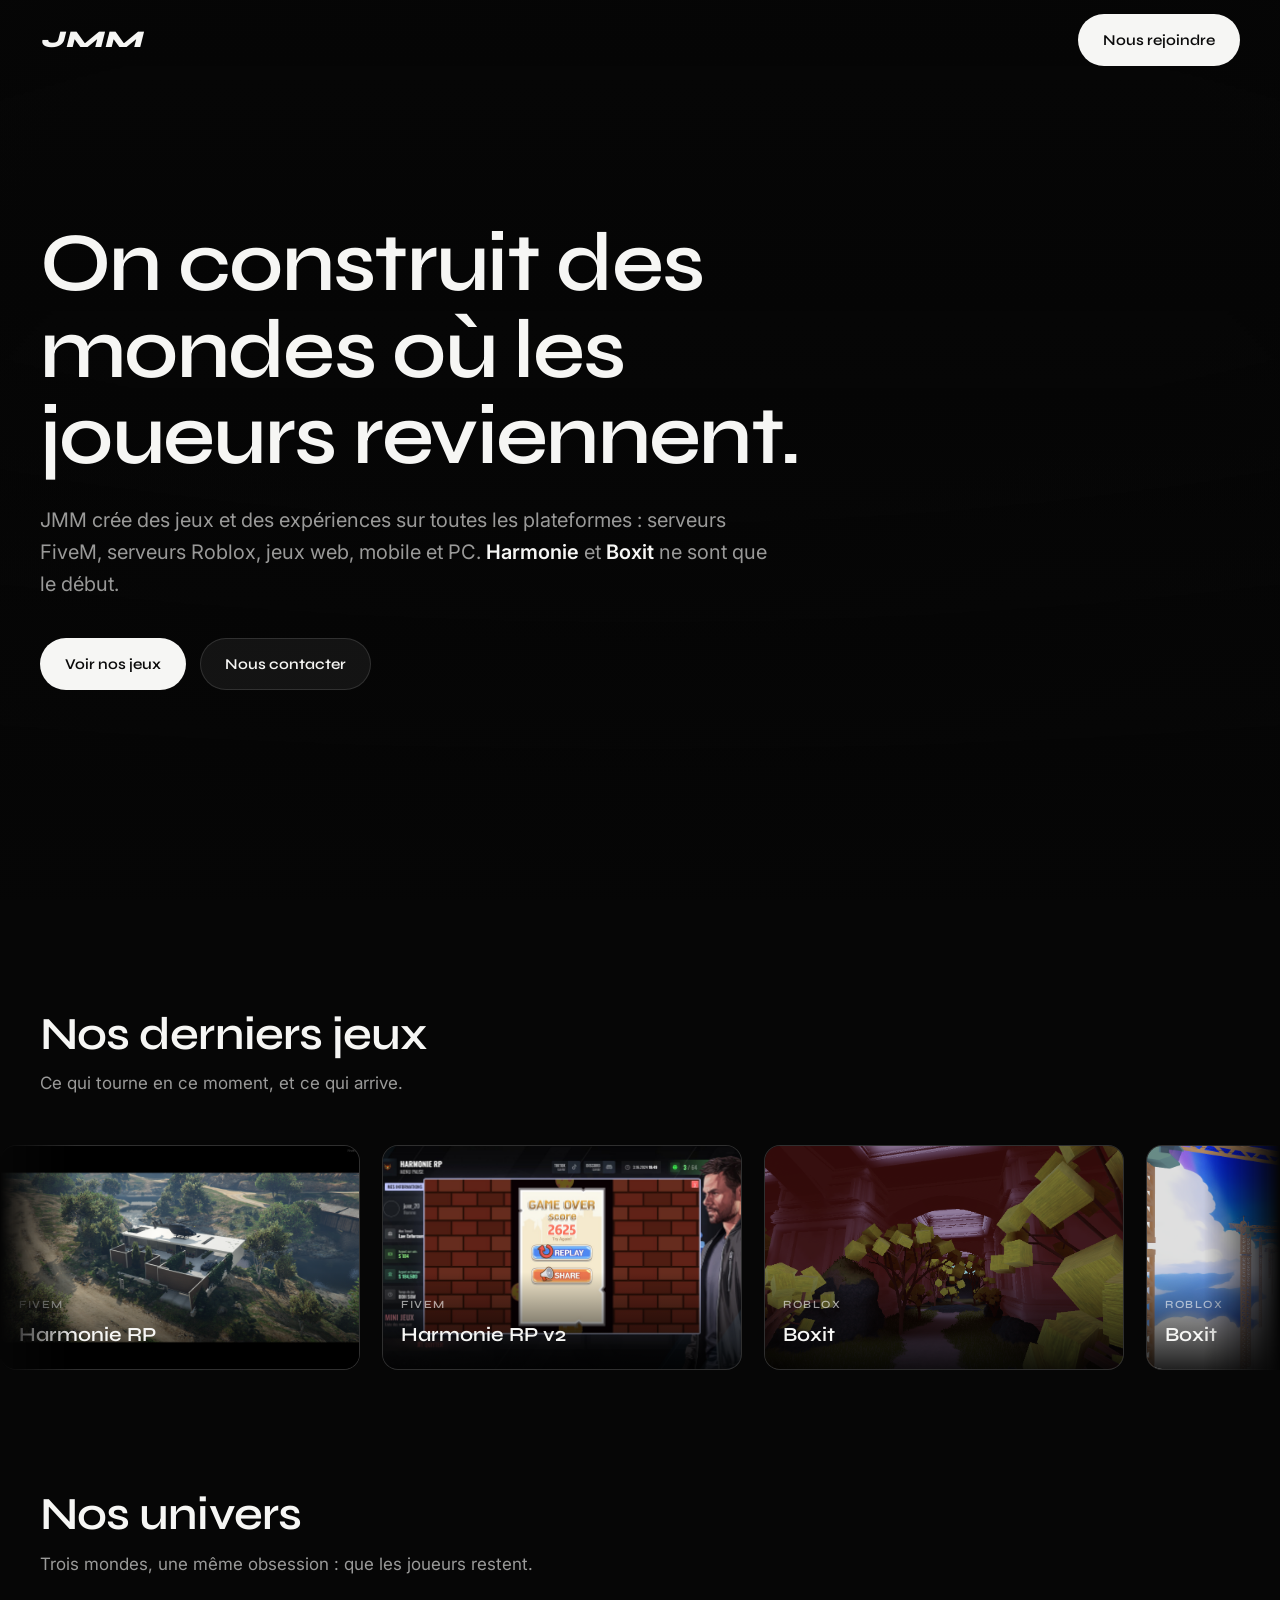
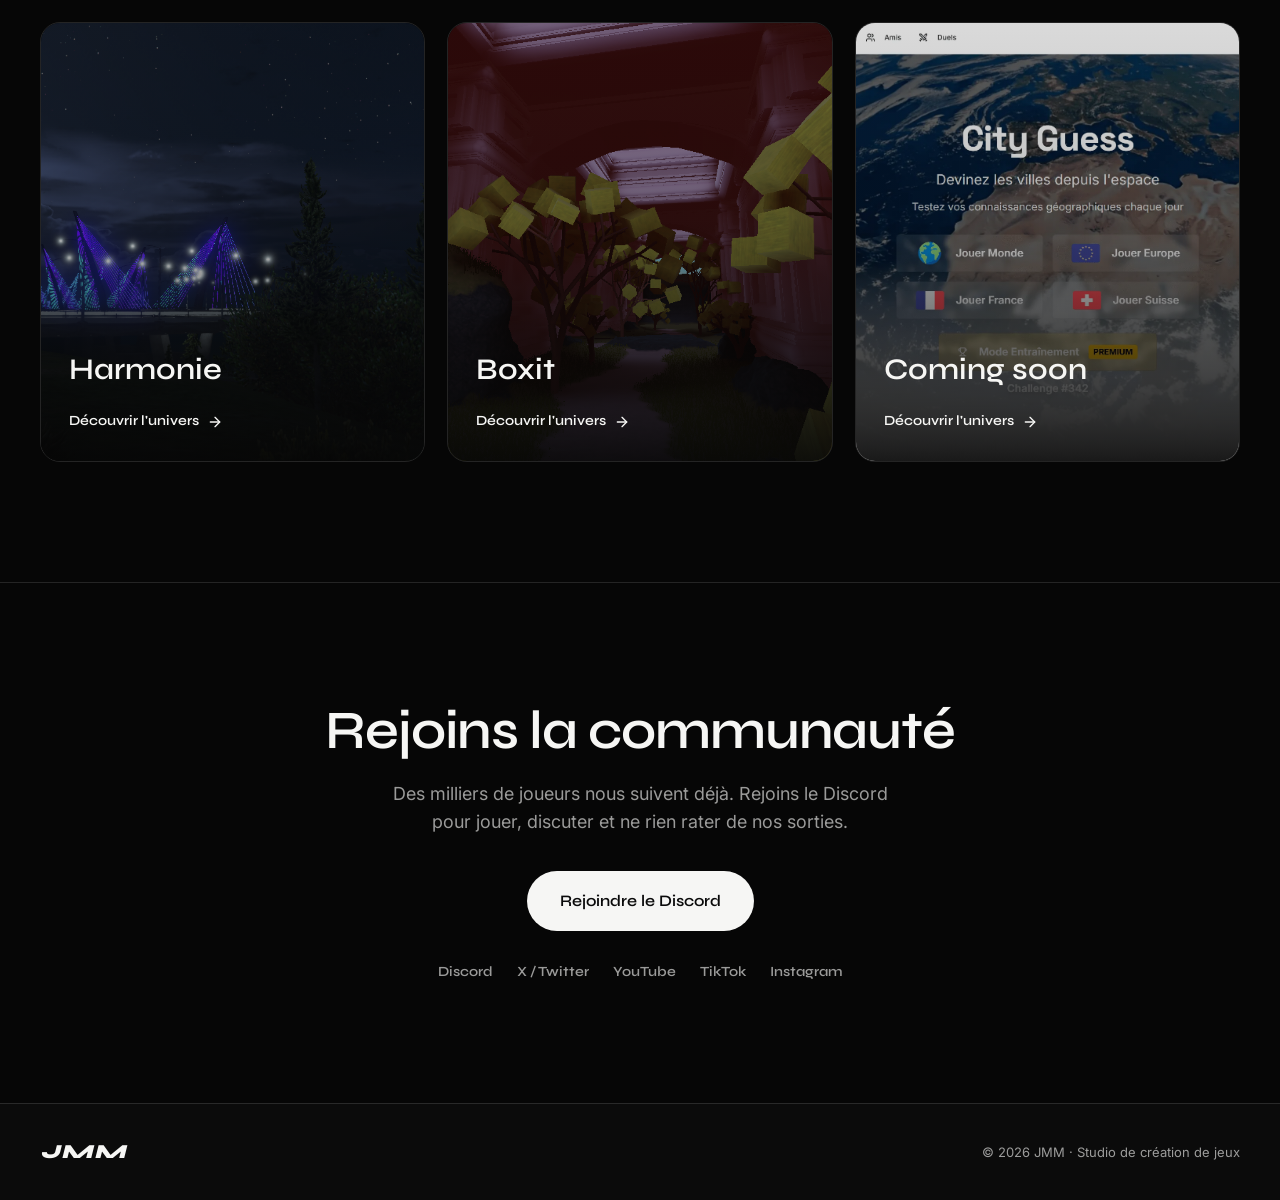
==== index.html @ cb634ab4 "Site JMM : studio de création de jeux Hero vidéo, derniers jeux, pages dédiées Harmonie (FiveM) / Bo" ====
<!DOCTYPE html>
<html lang="fr">
<head>
  <meta charset="UTF-8" />
  <meta name="viewport" content="width=device-width, initial-scale=1.0" />
  <title>JMM — Studio de création de jeux</title>
  <meta name="description" content="JMM crée des jeux et des expériences sur toutes les plateformes : serveurs FiveM (Harmonie), serveurs Roblox (Boxit), et des jeux web, mobile et PC." />
  <link rel="preconnect" href="https://fonts.googleapis.com" />
  <link rel="preconnect" href="https://fonts.gstatic.com" crossorigin />
  <link href="https://fonts.googleapis.com/css2?family=Inter:wght@400;500;600&family=Syne:wght@500;600;700;800&display=swap" rel="stylesheet" />
  <link rel="stylesheet" href="styles.css" />
</head>
<body>

  <!-- ===== HEADER ===== -->
  <header class="header" id="header">
    <div class="header__inner">
      <a href="index.html" class="logo">JMM</a>
      <a href="#contact" class="btn btn--solid header__cta">Nous rejoindre</a>
    </div>
  </header>

  <!-- ===== HERO ===== -->
  <section class="hero" id="top">
    <div class="hero__bg">
      <video class="hero__video" id="heroVideo" autoplay muted loop playsinline preload="auto">
        <source src="videos/jmm-mix.mp4" type="video/mp4" />
      </video>
      <div class="hero__filter"></div>
    </div>

    <div class="hero__content">
      <h1 class="hero__title">On construit des mondes où les joueurs reviennent.</h1>
      <p class="hero__sub">
        JMM crée des jeux et des expériences sur toutes les plateformes : serveurs FiveM,
        serveurs Roblox, jeux web, mobile et PC. <strong>Harmonie</strong> et
        <strong>Boxit</strong> ne sont que le début.
      </p>
      <div class="hero__actions">
        <a href="#jeux" class="btn btn--solid">Voir nos jeux</a>
        <a href="#contact" class="btn btn--ghost">Nous contacter</a>
      </div>
    </div>

  </section>

  <!-- ===== NOS DERNIERS JEUX (marquee) ===== -->
  <section class="games" id="jeux">
    <div class="section-head">
      <h2 class="section-title">Nos derniers jeux</h2>
      <p class="section-sub">Ce qui tourne en ce moment, et ce qui arrive.</p>
    </div>

    <div class="ticker">
      <div class="ticker__track">
        <!-- série 1 -->
        <article class="gcard"><img src="images/harmonie-1.png" alt="Harmonie RP" /><div class="gcard__meta"><span class="gcard__tag">FiveM</span><h3 class="gcard__name">Harmonie RP</h3></div></article>
        <article class="gcard"><img src="images/harmonie-3.jpg" alt="Harmonie RP v2" /><div class="gcard__meta"><span class="gcard__tag">FiveM</span><h3 class="gcard__name">Harmonie RP v2</h3></div></article>
        <article class="gcard"><img src="images/boxit-1.png" alt="Boxit" /><div class="gcard__meta"><span class="gcard__tag">Roblox</span><h3 class="gcard__name">Boxit</h3></div></article>
        <article class="gcard"><img src="images/boxit-2.png" alt="Boxit" /><div class="gcard__meta"><span class="gcard__tag">Roblox</span><h3 class="gcard__name">Boxit</h3></div></article>
        <article class="gcard"><img src="images/cityguess.webp" alt="City Guess" /><div class="gcard__meta"><span class="gcard__tag">Web · en cours</span><h3 class="gcard__name">City Guess</h3></div></article>

        <!-- série 2 (duplicata pour boucle fluide) -->
        <article class="gcard" aria-hidden="true"><img src="images/harmonie-1.png" alt="" /><div class="gcard__meta"><span class="gcard__tag">FiveM</span><h3 class="gcard__name">Harmonie RP</h3></div></article>
        <article class="gcard" aria-hidden="true"><img src="images/harmonie-3.jpg" alt="" /><div class="gcard__meta"><span class="gcard__tag">FiveM</span><h3 class="gcard__name">Harmonie RP v2</h3></div></article>
        <article class="gcard" aria-hidden="true"><img src="images/boxit-1.png" alt="" /><div class="gcard__meta"><span class="gcard__tag">Roblox</span><h3 class="gcard__name">Boxit</h3></div></article>
        <article class="gcard" aria-hidden="true"><img src="images/boxit-2.png" alt="" /><div class="gcard__meta"><span class="gcard__tag">Roblox</span><h3 class="gcard__name">Boxit</h3></div></article>
        <article class="gcard" aria-hidden="true"><img src="images/cityguess.webp" alt="" /><div class="gcard__meta"><span class="gcard__tag">Web · en cours</span><h3 class="gcard__name">City Guess</h3></div></article>
      </div>
    </div>
  </section>

  <!-- ===== NOS UNIVERS (cartes vers pages dédiées) ===== -->
  <section class="cats" id="univers">
    <div class="section-head">
      <h2 class="section-title">Nos univers</h2>
      <p class="section-sub">Trois mondes, une même obsession : que les joueurs restent.</p>
    </div>

    <div class="univers">
      <a class="ucard" href="harmonie.html">
        <img src="images/harmonie-18.png" alt="Harmonie" class="card-zoom" />
        <div class="ucard__overlay"></div>
        <div class="ucard__body">
          <h3>Harmonie</h3>
          <span class="ucard__link">Découvrir l'univers
            <svg viewBox="0 0 24 24" fill="none" stroke="currentColor" stroke-width="2" stroke-linecap="round" stroke-linejoin="round"><path d="M5 12h14"/><path d="m12 5 7 7-7 7"/></svg>
          </span>
        </div>
      </a>

      <a class="ucard" href="boxit.html">
        <img src="images/boxit-1.png" alt="Boxit" />
        <div class="ucard__overlay"></div>
        <div class="ucard__body">
          <h3>Boxit</h3>
          <span class="ucard__link">Découvrir l'univers
            <svg viewBox="0 0 24 24" fill="none" stroke="currentColor" stroke-width="2" stroke-linecap="round" stroke-linejoin="round"><path d="M5 12h14"/><path d="m12 5 7 7-7 7"/></svg>
          </span>
        </div>
      </a>

      <a class="ucard" href="coming-soon.html">
        <img src="images/cityguess.webp" alt="Coming soon" />
        <div class="ucard__overlay"></div>
        <div class="ucard__body">
          <h3>Coming soon</h3>
          <span class="ucard__link">Découvrir l'univers
            <svg viewBox="0 0 24 24" fill="none" stroke="currentColor" stroke-width="2" stroke-linecap="round" stroke-linejoin="round"><path d="M5 12h14"/><path d="m12 5 7 7-7 7"/></svg>
          </span>
        </div>
      </a>
    </div>
  </section>

  <!-- ===== CONTACT ===== -->
  <section class="contact" id="contact">
    <div class="contact__inner">
      <h2 class="contact__title">Rejoins la communauté</h2>
      <p class="contact__sub">Des milliers de joueurs nous suivent déjà. Rejoins le Discord pour jouer, discuter et ne rien rater de nos sorties.</p>
      <a href="#" class="btn btn--solid btn--lg">Rejoindre le Discord</a>
      <div class="contact__socials">
        <a href="#">Discord</a>
        <a href="#">X / Twitter</a>
        <a href="#">YouTube</a>
        <a href="#">TikTok</a>
        <a href="#">Instagram</a>
      </div>
    </div>
  </section>

  <!-- ===== FOOTER ===== -->
  <footer class="footer">
    <div class="footer__inner">
      <span class="logo logo--sm">JMM</span>
      <span class="footer__copy">© 2026 JMM · Studio de création de jeux</span>
    </div>
  </footer>

  <script>
    const header = document.getElementById('header');
    const onScroll = () => header.classList.toggle('is-scrolled', window.scrollY > 20);
    window.addEventListener('scroll', onScroll, { passive: true });
    onScroll();
  </script>
</body>
</html>
---- styles.css ----
/* ===== Reset & tokens ===== */
*, *::before, *::after { box-sizing: border-box; margin: 0; padding: 0; }

:root {
  --bg: #060606;
  --bg-2: #0b0b0b;
  --surface: #121212;
  --text: #f6f6f4;
  --muted: rgba(246, 246, 244, 0.62);
  --line: rgba(255, 255, 255, 0.12);
  --head: "Syne", system-ui, sans-serif;
  --body: "Inter", system-ui, sans-serif;
  --max: 1320px;
}

html { scroll-behavior: smooth; }
body {
  background: var(--bg); color: var(--text); font-family: var(--body);
  line-height: 1.6; -webkit-font-smoothing: antialiased; overflow-x: hidden;
}
a { color: inherit; text-decoration: none; }

/* ===== Buttons ===== */
.btn {
  display: inline-flex; align-items: center; justify-content: center; gap: 8px;
  font-family: var(--head); font-weight: 600; font-size: 15px;
  padding: 13px 24px; border-radius: 999px; border: 1px solid transparent;
  cursor: pointer; white-space: nowrap;
  transition: transform .2s ease, background .2s ease, border-color .2s ease, color .2s ease;
}
.btn--solid { background: var(--text); color: #0a0a0a; }
.btn--solid:hover { transform: translateY(-2px); background: #fff; }
.btn--ghost { color: var(--text); border-color: var(--line); background: rgba(255,255,255,0.06); }
.btn--ghost:hover { transform: translateY(-2px); border-color: rgba(255,255,255,0.4); background: rgba(255,255,255,0.1); }
.btn--lg { padding: 16px 32px; font-size: 16px; }

/* ===== Logo ===== */
.logo { font-family: var(--head); font-weight: 800; font-style: italic; font-size: 24px; letter-spacing: 1px; }
.logo--sm { font-size: 20px; }

/* ===== Header ===== */
.header {
  position: fixed; inset: 0 0 auto 0; z-index: 50;
  border-bottom: 1px solid transparent;
  transition: background .3s ease, border-color .3s ease;
}
.header.is-scrolled { background: rgba(6,6,6,0.72); backdrop-filter: blur(14px); border-bottom: 1px solid var(--line); }
.header__inner { max-width: var(--max); margin: 0 auto; padding: 0 40px; height: 80px; display: flex; align-items: center; justify-content: space-between; }

/* ===== Hero ===== */
.hero { position: relative; min-height: 100svh; display: flex; align-items: center; padding: 120px 0 110px; overflow: hidden; }
.hero__bg { position: absolute; inset: 0; z-index: 0; }
.hero__video { width: 100%; height: 100%; object-fit: cover; opacity: 0.4; transform: translateZ(0); }
.hero__filter {
  position: absolute; inset: 0; pointer-events: none;
  background:
    linear-gradient(180deg, rgba(6,6,6,0.55) 0%, rgba(6,6,6,0.30) 40%, rgba(6,6,6,0.95) 100%),
    radial-gradient(120% 80% at 50% 25%, transparent 40%, rgba(6,6,6,0.55) 100%);
}
.hero__content { position: relative; z-index: 2; max-width: var(--max); width: 100%; margin: 0 auto; padding: 0 40px; }
.hero__title { font-family: var(--head); font-weight: 600; font-size: clamp(40px, 6.5vw, 86px); line-height: 1.04; letter-spacing: -0.02em; max-width: 16ch; text-wrap: balance; }
.hero__sub { font-size: clamp(16px, 1.6vw, 20px); color: var(--muted); max-width: 56ch; margin-top: 24px; }
.hero__sub strong { color: var(--text); font-weight: 600; }
.hero__actions { display: flex; gap: 14px; margin-top: 38px; flex-wrap: wrap; }

.scroll-hint {
  position: absolute; z-index: 3; bottom: 36px; left: 50%; transform: translateX(-50%);
  font-family: var(--head); font-weight: 600; font-size: 11px;
  text-transform: uppercase; letter-spacing: 2px; color: var(--muted);
  display: flex; align-items: center; gap: 12px;
}
.scroll-hint::after { content: ""; width: 1px; height: 34px; background: linear-gradient(var(--muted), transparent); animation: scrolldown 1.8s ease-in-out infinite; }
@keyframes scrolldown { 0%,100% { opacity:.3; transform: scaleY(.5); } 50% { opacity:1; transform: scaleY(1); } }

/* ===== Sections génériques ===== */
.section-head { max-width: var(--max); margin: 0 auto; padding: 0 40px; }
.section-title { font-family: var(--head); font-weight: 600; font-size: clamp(28px, 4vw, 46px); line-height: 1.05; letter-spacing: -0.02em; }
.section-sub { color: var(--muted); font-size: 17px; margin-top: 12px; }

.games { padding: 110px 0 90px; }
.cats { padding: 30px 0 120px; }

/* ===== Ticker (marquee jeux) ===== */
.ticker {
  margin-top: 48px; overflow: hidden;
  -webkit-mask: linear-gradient(90deg, transparent, #000 6%, #000 94%, transparent);
          mask: linear-gradient(90deg, transparent, #000 6%, #000 94%, transparent);
}
.ticker__track { display: flex; gap: 22px; width: max-content; animation: ticker 42s linear infinite; }
.ticker:hover .ticker__track { animation-play-state: paused; }
@keyframes ticker { to { transform: translateX(-50%); } }

.gcard {
  position: relative; flex-shrink: 0; width: 360px; aspect-ratio: 16 / 10;
  border-radius: 16px; overflow: hidden; border: 1px solid var(--line); background: var(--surface);
}
.gcard img { width: 100%; height: 100%; object-fit: cover; display: block; }
.gcard__ph { width: 100%; height: 100%; background: radial-gradient(80% 80% at 30% 20%, rgba(255,255,255,0.10), transparent 60%), linear-gradient(135deg, #1a1a1a, #0a0a0a); }
.gcard__meta { position: absolute; inset: auto 0 0 0; padding: 18px; background: linear-gradient(180deg, transparent, rgba(0,0,0,0.85)); }
.gcard__tag { display: inline-block; font-family: var(--head); font-weight: 600; font-size: 11px; text-transform: uppercase; letter-spacing: 1.5px; color: var(--muted); margin-bottom: 6px; }
.gcard__name { font-family: var(--head); font-weight: 600; font-size: 20px; }

/* ===== Onglets catégories ===== */
.cats__tabs { max-width: var(--max); margin: 40px auto 0; padding: 0 40px; display: flex; gap: 10px; flex-wrap: wrap; border-bottom: 1px solid var(--line); }
.cat-tab {
  font-family: var(--head); font-weight: 600; font-size: 16px; color: var(--muted);
  background: none; border: 0; cursor: pointer; padding: 14px 6px; margin-bottom: -1px;
  border-bottom: 2px solid transparent; transition: color .2s, border-color .2s;
}
.cat-tab:hover { color: var(--text); }
.cat-tab.is-active { color: var(--text); border-bottom-color: var(--text); }

/* ===== Panneaux catégories ===== */
.cat-panel { display: none; max-width: var(--max); margin: 0 auto; padding: 40px 40px 0; }
.cat-panel.is-active { display: block; animation: fade .35s ease; }
@keyframes fade { from { opacity: 0; transform: translateY(10px); } to { opacity: 1; transform: none; } }
.cat-panel__video { border-radius: 20px; overflow: hidden; border: 1px solid var(--line); aspect-ratio: 16 / 9; background: #000; }
.cat-panel__video video { width: 100%; height: 100%; object-fit: cover; display: block; }
.cat-panel__desc { margin-top: 30px; }
.cat-panel__desc--full { margin-top: 0; }
.cat-panel__type { font-family: var(--head); font-weight: 600; font-size: 13px; text-transform: uppercase; letter-spacing: 2px; color: var(--muted); }
.cat-panel__desc h3 { font-family: var(--head); font-weight: 600; font-size: clamp(26px, 3.5vw, 40px); line-height: 1.1; margin: 10px 0 14px; }
.cat-panel__desc > p { color: var(--muted); font-size: 17px; max-width: 64ch; }

/* ===== Liste de jeux (dans une catégorie) ===== */
.glist { margin-top: 28px; display: grid; grid-template-columns: repeat(auto-fill, minmax(240px, 1fr)); gap: 16px; }
.gitem { display: flex; align-items: center; gap: 14px; padding: 12px; border: 1px solid var(--line); border-radius: 14px; background: var(--surface); transition: border-color .2s, transform .2s; }
.gitem:hover { border-color: rgba(255,255,255,0.32); transform: translateY(-3px); }
.gitem img, .gitem__ph { width: 92px; height: 64px; border-radius: 10px; object-fit: cover; flex-shrink: 0; }
.gitem__ph { background: radial-gradient(80% 80% at 30% 20%, rgba(255,255,255,0.10), transparent 60%), linear-gradient(135deg, #1a1a1a, #0a0a0a); }
.gitem__tag { display: block; font-family: var(--head); font-weight: 600; font-size: 11px; text-transform: uppercase; letter-spacing: 1.2px; color: var(--muted); margin-bottom: 4px; }
.gitem h4 { font-family: var(--head); font-weight: 600; font-size: 17px; }

/* ===== Cartes univers (vers pages dédiées) ===== */
.univers { max-width: var(--max); margin: 44px auto 0; padding: 0 40px; display: grid; grid-template-columns: repeat(3, 1fr); gap: 22px; }
.ucard { position: relative; display: block; height: 440px; border-radius: 20px; overflow: hidden; border: 1px solid var(--line); }
.ucard img { position: absolute; inset: 0; width: 100%; height: 100%; object-fit: cover; transition: transform .6s ease; }
.ucard:hover img { transform: scale(1.06); }
/* image zoomée pour recadrer hors du ciel sombre (pas de bordure noire) */
.ucard img.card-zoom { transform: scale(1.5); transform-origin: 50% 58%; }
.ucard:hover img.card-zoom { transform: scale(1.57); }
.ucard__overlay { position: absolute; inset: 0; background: linear-gradient(180deg, rgba(6,6,6,0.15) 0%, rgba(6,6,6,0.25) 45%, rgba(6,6,6,0.92) 100%); transition: background .3s ease; }
.ucard:hover .ucard__overlay { background: linear-gradient(180deg, rgba(6,6,6,0.1) 0%, rgba(6,6,6,0.32) 45%, rgba(6,6,6,0.96) 100%); }
.ucard__body { position: absolute; inset: auto 0 0 0; z-index: 2; padding: 28px; }
.ucard__type { font-family: var(--head); font-weight: 600; font-size: 12px; text-transform: uppercase; letter-spacing: 1.5px; color: var(--muted); }
.ucard__body h3 { font-family: var(--head); font-weight: 600; font-size: 30px; margin: 8px 0 14px; }
.ucard__link { display: inline-flex; align-items: center; gap: 8px; font-family: var(--head); font-weight: 600; font-size: 14px; color: var(--text); }
.ucard__link svg { width: 16px; height: 16px; transition: transform .25s ease; }
.ucard:hover .ucard__link svg { transform: translateX(5px); }

/* ===== Pages dédiées : sous-hero vidéo ===== */
.subhero { position: relative; min-height: 80svh; display: flex; align-items: flex-end; padding: 130px 0 64px; overflow: hidden; }
.subhero__bg { position: absolute; inset: 0; z-index: 0; }
.subhero__bg video { width: 100%; height: 100%; object-fit: cover; opacity: 0.5; transform: translateZ(0); }
.subhero__content { position: relative; z-index: 2; max-width: var(--max); width: 100%; margin: 0 auto; padding: 0 40px; }
.back { display: inline-block; font-family: var(--head); font-weight: 600; font-size: 14px; color: var(--muted); margin-bottom: 22px; transition: color .2s; }
.back:hover { color: var(--text); }
.subhero__type { font-family: var(--head); font-weight: 600; font-size: 13px; text-transform: uppercase; letter-spacing: 2px; color: var(--muted); }
.subhero__title { font-family: var(--head); font-weight: 600; font-size: clamp(48px, 9vw, 110px); line-height: 0.98; letter-spacing: -0.02em; margin: 12px 0 18px; }
.subhero__sub { color: rgba(246,246,244,0.82); font-size: clamp(16px, 1.6vw, 19px); max-width: 60ch; margin-bottom: 28px; }

/* ===== Pages dédiées : contenu ===== */
.detail { padding: 90px 0; }
.detail__inner { max-width: var(--max); margin: 0 auto; padding: 0 40px; }
.detail__intro p { color: var(--muted); font-size: 17px; max-width: 64ch; margin-top: 14px; }
.detail__subtitle { font-family: var(--head); font-weight: 600; font-size: 22px; margin-top: 60px; }
.gallery { display: grid; grid-template-columns: repeat(auto-fill, minmax(260px, 1fr)); gap: 14px; margin-top: 24px; }
.gallery img { width: 100%; aspect-ratio: 16 / 10; object-fit: cover; border-radius: 14px; border: 1px solid var(--line); display: block; }

/* ===== Contact ===== */
.contact { border-top: 1px solid var(--line); padding: 120px 0; text-align: center; }
.contact__inner { max-width: 720px; margin: 0 auto; padding: 0 40px; }
.contact__title { font-family: var(--head); font-weight: 600; font-size: clamp(30px, 5vw, 54px); line-height: 1.05; letter-spacing: -0.02em; }
.contact__sub { color: var(--muted); font-size: 18px; margin: 20px auto 34px; max-width: 48ch; }
.contact__socials { display: flex; gap: 24px; justify-content: center; flex-wrap: wrap; margin-top: 30px; }
.contact__socials a { font-family: var(--head); font-weight: 600; font-size: 14px; color: var(--muted); transition: color .2s; }
.contact__socials a:hover { color: var(--text); }

/* ===== Footer ===== */
.footer { border-top: 1px solid var(--line); background: var(--bg-2); padding: 32px 0; }
.footer__inner { max-width: var(--max); margin: 0 auto; padding: 0 40px; display: flex; align-items: center; justify-content: space-between; gap: 16px; flex-wrap: wrap; }
.footer__copy { color: var(--muted); font-size: 13px; }

/* ===== Responsive ===== */
@media (max-width: 820px) {
  .header__inner, .hero__content, .section-head, .univers, .subhero__content, .detail__inner, .footer__inner, .contact__inner { padding-left: 22px; padding-right: 22px; }
  .gcard { width: 280px; }
  .univers { grid-template-columns: 1fr; }
  .ucard { height: 360px; }
  .gallery { grid-template-columns: 1fr; }
  .scroll-hint { display: none; }
}
@media (prefers-reduced-motion: reduce) {
  html { scroll-behavior: auto; }
  .ticker__track { animation: none; }
  .scroll-hint::after { animation: none; }
}
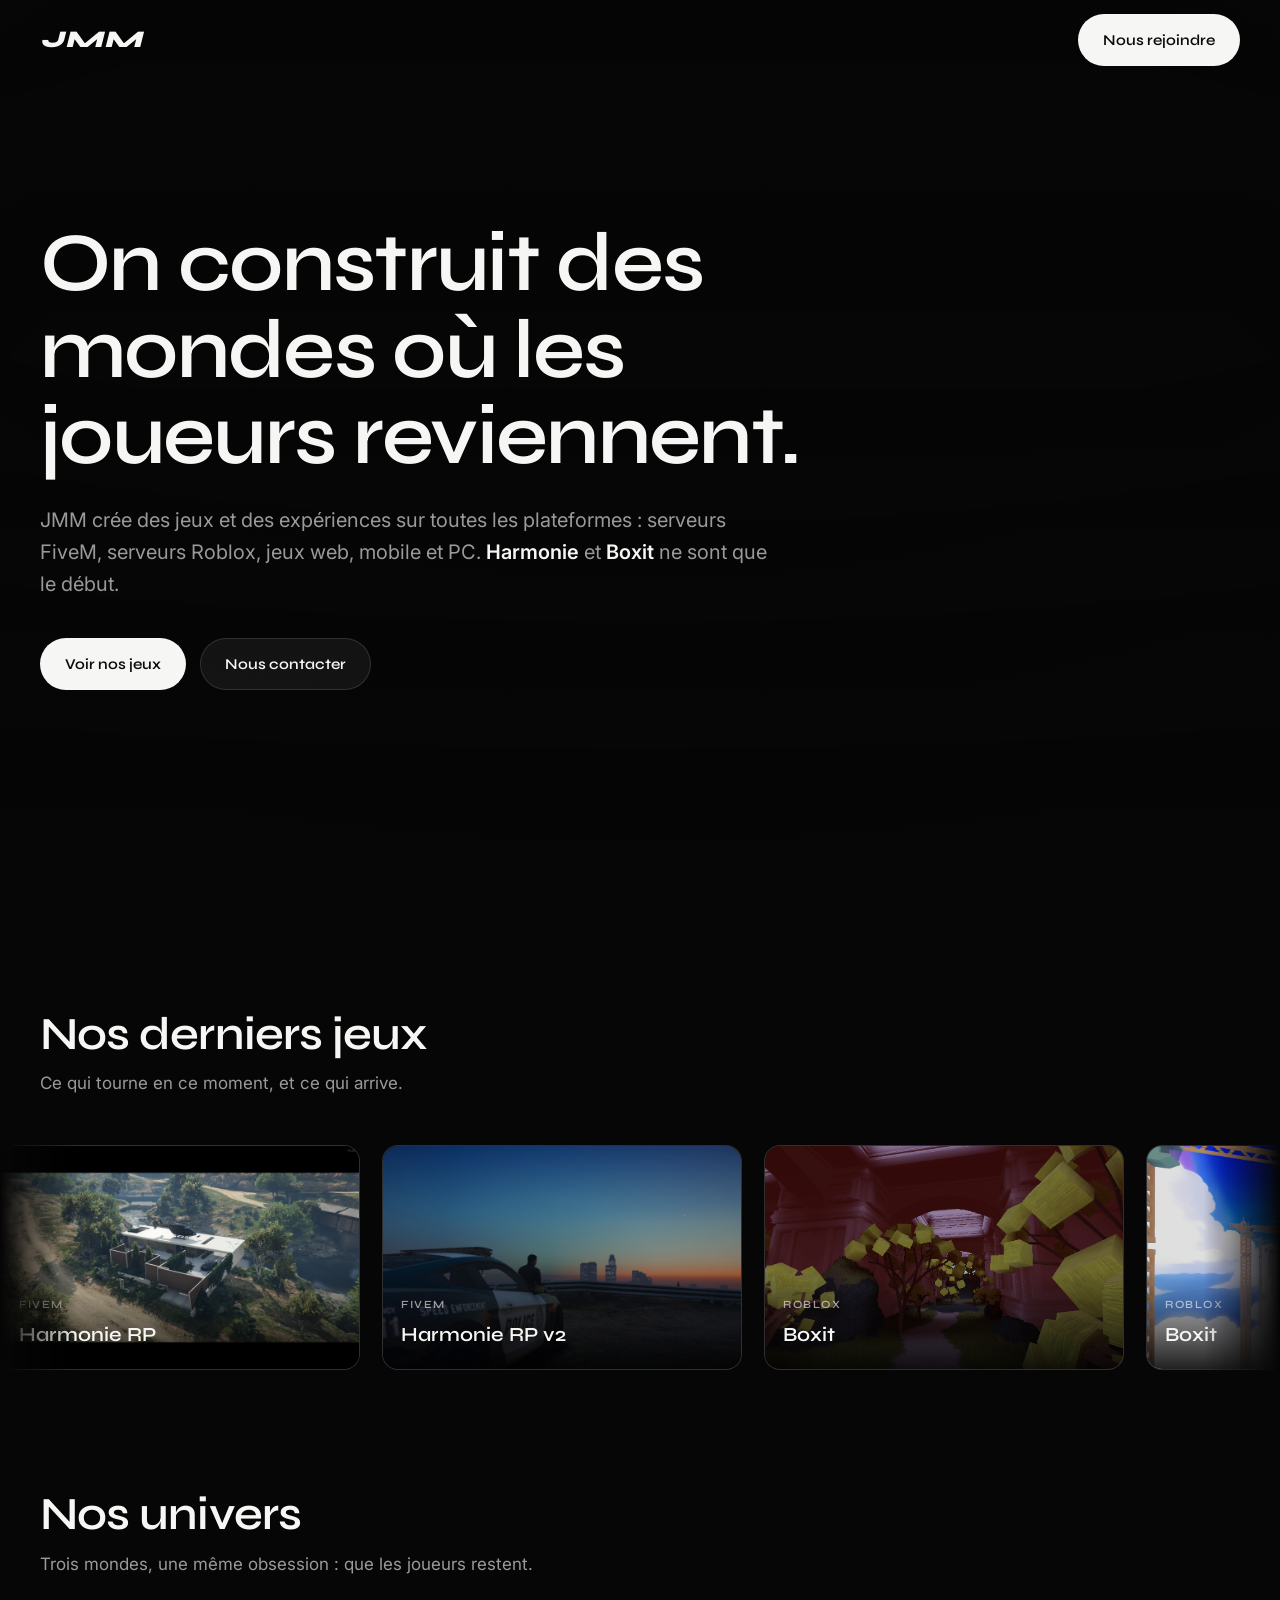
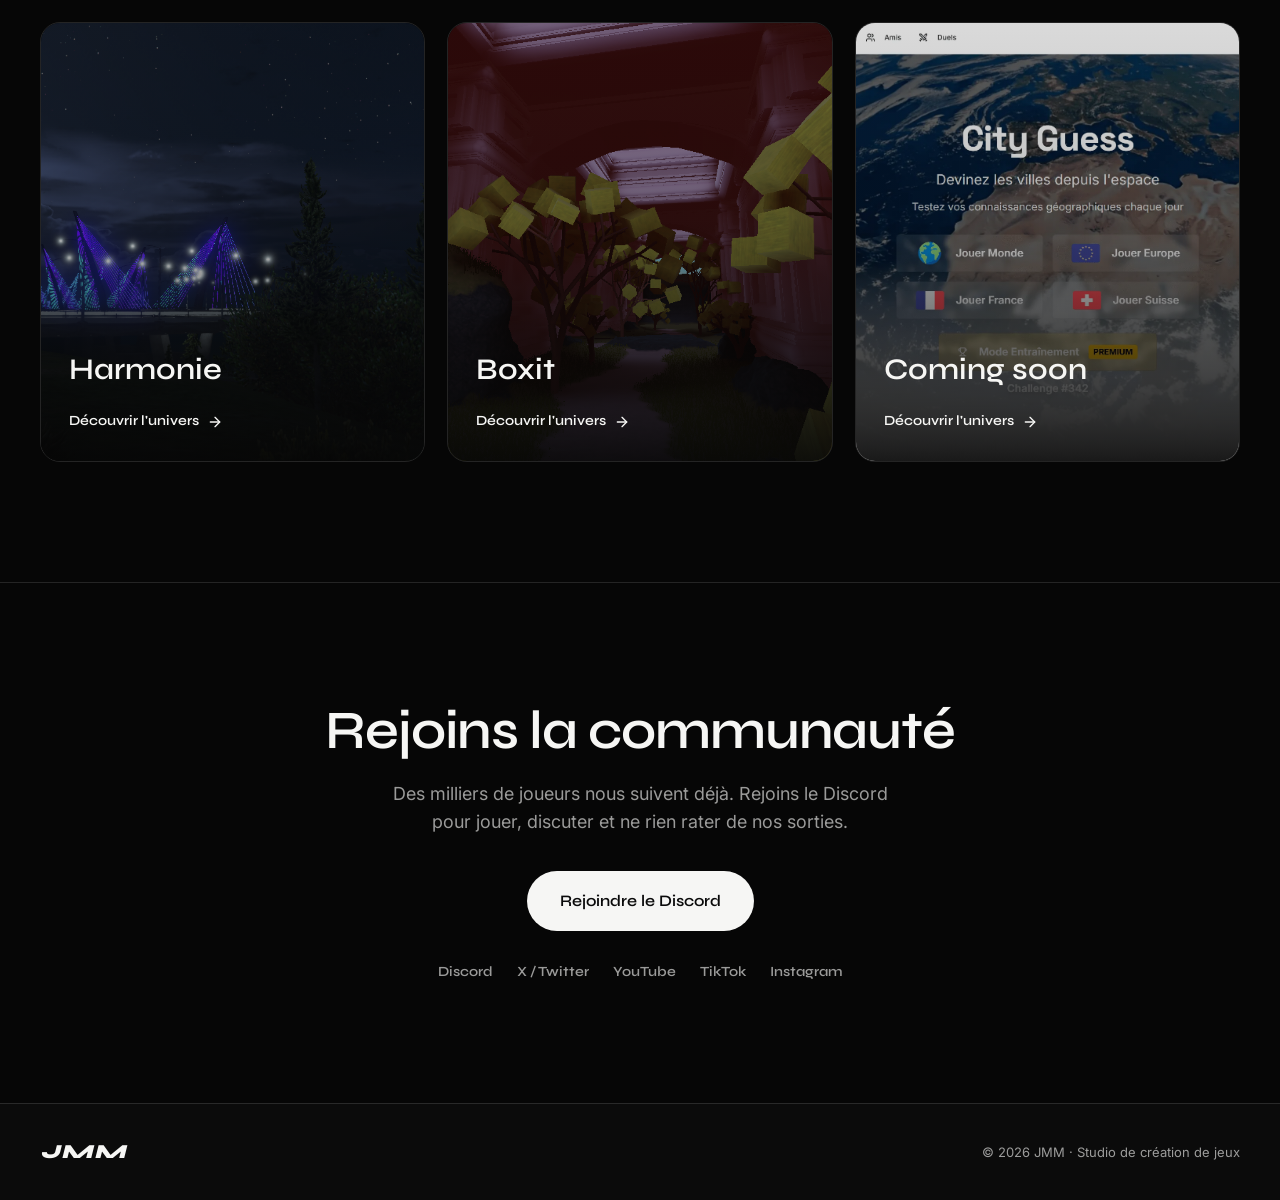
==== commit 75461a00: "Harmonie : retire les captures d'UI (HUD, menu) et le doublon tribunal Remplace par des captures pro" ====
--- a/index.html
+++ b/index.html
@@ -55,14 +55,14 @@
       <div class="ticker__track">
         <!-- série 1 -->
         <article class="gcard"><img src="images/harmonie-1.png" alt="Harmonie RP" /><div class="gcard__meta"><span class="gcard__tag">FiveM</span><h3 class="gcard__name">Harmonie RP</h3></div></article>
-        <article class="gcard"><img src="images/harmonie-3.jpg" alt="Harmonie RP v2" /><div class="gcard__meta"><span class="gcard__tag">FiveM</span><h3 class="gcard__name">Harmonie RP v2</h3></div></article>
+        <article class="gcard"><img src="images/harmonie-skyline.jpg" alt="Harmonie RP v2" /><div class="gcard__meta"><span class="gcard__tag">FiveM</span><h3 class="gcard__name">Harmonie RP v2</h3></div></article>
         <article class="gcard"><img src="images/boxit-1.png" alt="Boxit" /><div class="gcard__meta"><span class="gcard__tag">Roblox</span><h3 class="gcard__name">Boxit</h3></div></article>
         <article class="gcard"><img src="images/boxit-2.png" alt="Boxit" /><div class="gcard__meta"><span class="gcard__tag">Roblox</span><h3 class="gcard__name">Boxit</h3></div></article>
         <article class="gcard"><img src="images/cityguess.webp" alt="City Guess" /><div class="gcard__meta"><span class="gcard__tag">Web · en cours</span><h3 class="gcard__name">City Guess</h3></div></article>
 
         <!-- série 2 (duplicata pour boucle fluide) -->
         <article class="gcard" aria-hidden="true"><img src="images/harmonie-1.png" alt="" /><div class="gcard__meta"><span class="gcard__tag">FiveM</span><h3 class="gcard__name">Harmonie RP</h3></div></article>
-        <article class="gcard" aria-hidden="true"><img src="images/harmonie-3.jpg" alt="" /><div class="gcard__meta"><span class="gcard__tag">FiveM</span><h3 class="gcard__name">Harmonie RP v2</h3></div></article>
+        <article class="gcard" aria-hidden="true"><img src="images/harmonie-skyline.jpg" alt="" /><div class="gcard__meta"><span class="gcard__tag">FiveM</span><h3 class="gcard__name">Harmonie RP v2</h3></div></article>
         <article class="gcard" aria-hidden="true"><img src="images/boxit-1.png" alt="" /><div class="gcard__meta"><span class="gcard__tag">Roblox</span><h3 class="gcard__name">Boxit</h3></div></article>
         <article class="gcard" aria-hidden="true"><img src="images/boxit-2.png" alt="" /><div class="gcard__meta"><span class="gcard__tag">Roblox</span><h3 class="gcard__name">Boxit</h3></div></article>
         <article class="gcard" aria-hidden="true"><img src="images/cityguess.webp" alt="" /><div class="gcard__meta"><span class="gcard__tag">Web · en cours</span><h3 class="gcard__name">City Guess</h3></div></article>
@@ -137,11 +137,6 @@
     </div>
   </footer>
 
-  <script>
-    const header = document.getElementById('header');
-    const onScroll = () => header.classList.toggle('is-scrolled', window.scrollY > 20);
-    window.addEventListener('scroll', onScroll, { passive: true });
-    onScroll();
-  </script>
+  <script src="script.js"></script>
 </body>
 </html>
--- a/styles.css
+++ b/styles.css
@@ -164,8 +164,28 @@
 .detail__inner { max-width: var(--max); margin: 0 auto; padding: 0 40px; }
 .detail__intro p { color: var(--muted); font-size: 17px; max-width: 64ch; margin-top: 14px; }
 .detail__subtitle { font-family: var(--head); font-weight: 600; font-size: 22px; margin-top: 60px; }
-.gallery { display: grid; grid-template-columns: repeat(auto-fill, minmax(260px, 1fr)); gap: 14px; margin-top: 24px; }
-.gallery img { width: 100%; aspect-ratio: 16 / 10; object-fit: cover; border-radius: 14px; border: 1px solid var(--line); display: block; }
+.gallery { display: grid; grid-template-columns: repeat(auto-fill, minmax(180px, 1fr)); gap: 12px; margin-top: 24px; grid-auto-flow: dense; }
+.gallery--big { grid-template-columns: repeat(5, 1fr); }
+.gallery > img { width: 100%; aspect-ratio: 16 / 10; object-fit: cover; border-radius: 14px; border: 1px solid var(--line); display: block; cursor: zoom-in; transition: opacity .2s; }
+.gallery > img:hover { opacity: .85; }
+@media (max-width: 900px) { .gallery--big { grid-template-columns: repeat(3, 1fr); } }
+@media (max-width: 560px) { .gallery--big { grid-template-columns: repeat(2, 1fr); } }
+
+/* ===== Lightbox ===== */
+.lightbox { position: fixed; inset: 0; z-index: 200; display: none; align-items: center; justify-content: center; background: rgba(0,0,0,.93); padding: 24px; }
+.lightbox.is-open { display: flex; }
+.lightbox img { max-width: 92vw; max-height: 90vh; border-radius: 8px; box-shadow: 0 20px 60px rgba(0,0,0,.6); }
+.lightbox__close { position: absolute; top: 16px; right: 22px; background: none; border: 0; color: #fff; font-size: 40px; line-height: 1; cursor: pointer; }
+.lightbox__counter { position: absolute; top: 24px; left: 24px; color: rgba(255,255,255,.8); font-family: var(--head); font-weight: 600; font-size: 14px; letter-spacing: 1px; }
+.lightbox__nav { position: absolute; top: 50%; transform: translateY(-50%); width: 52px; height: 52px; border-radius: 50%; display: grid; place-items: center; background: rgba(255,255,255,.1); border: 1px solid rgba(255,255,255,.2); color: #fff; font-size: 30px; line-height: 1; cursor: pointer; transition: background .2s; }
+.lightbox__nav:hover { background: rgba(255,255,255,.22); }
+.lightbox__prev { left: 18px; }
+.lightbox__next { right: 18px; }
+@media (max-width: 640px) {
+  .lightbox__nav { width: 44px; height: 44px; font-size: 26px; }
+  .lightbox__prev { left: 8px; }
+  .lightbox__next { right: 8px; }
+}
 
 /* ===== Contact ===== */
 .contact { border-top: 1px solid var(--line); padding: 120px 0; text-align: center; }
